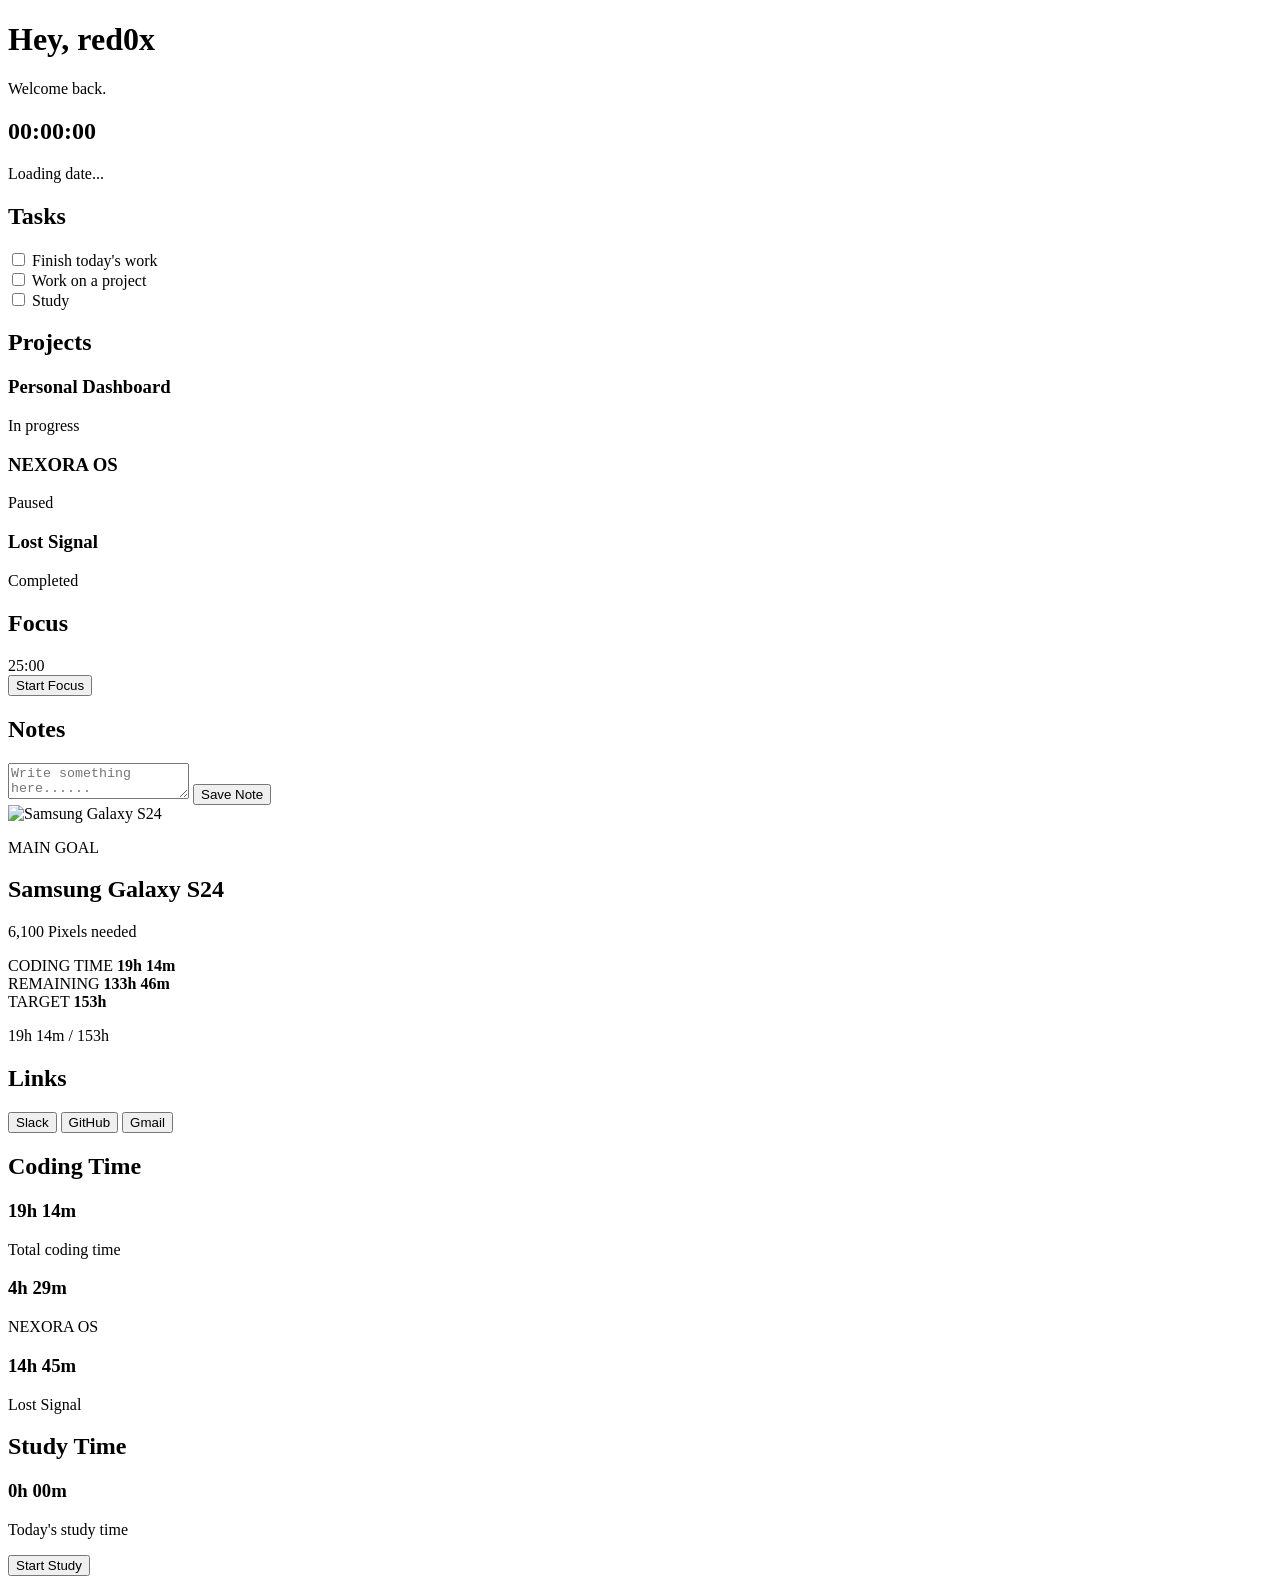
==== index.html @ 32a63024 "Rename Personal Dashboard/index.html to index.html" ====
<!DOCTYPE html>
<html lang="en">
    <head>
        <meta charset="UTF-8">
        <meta name="viewport" content="width=device-width, initial-scale=1.0">

        <title>Personal Dashboard</title>

        <link rel="stylesheet" href="style.css">
    </head>

    <body>

        <div class="dashboard">

            <header>
                <div>
                    <h1>Hey, red0x</h1>
                    <p>Welcome back.</p>
                </div>

                <div class="time">
                    <h2 id="clock">00:00:00</h2>
                    <p id="date">Loading date...</p>
                </div>
            </header>


            <main>

                <!-- tasks -->
                <section class="card tasks">
                    <h2>Tasks</h2>

                    <div class="task">
                        <input type="checkbox" id="task1">
                        <label for="task1">Finish today's work</label>
                    </div>

                    <div class="task">
                        <input type="checkbox" id="task2">
                        <label for="task2">Work on a project</label>
                    </div>

                    <div class="task">
                        <input type="checkbox" id="task3">
                        <label for="task3">Study</label>
                    </div>
                </section>


                <!-- projects -->
                <section class="card projects">
                    <h2>Projects</h2>

                    <div class="project">
                        <h3>Personal Dashboard</h3>
                        <p>In progress</p>

                        <div class="progress">
                            <div class="progress-bar green"></div>
                        </div>
                    </div>

                    <div class="project">
                        <h3>NEXORA OS</h3>
                        <p>Paused</p>

                        <div class="progress">
                            <div class="progress-bar purple"></div>
                        </div>
                    </div>

                    <div class="project">
                        <h3>Lost Signal</h3>
                        <p>Completed</p>

                        <div class="progress">
                            <div class="progress-bar blue"></div>
                        </div>
                    </div>
                </section>


                <!-- focus -->
                <section class="card focus">
                    <h2>Focus</h2>

                    <div class="timer">
                        <span id="timer">25:00</span>
                    </div>

                    <button id="startTimer">Start Focus</button>
                </section>


                <!-- notes -->
                <section class="card notes">
                    <h2>Notes</h2>

                    <textarea
                        id="noteText"
                        placeholder="Write something here......"
                    ></textarea>

                    <button id="saveNote">Save Note</button>
                </section>


                <!-- main goal -->
                <section class="card main-goal">
                    <div class="goal-image">
                        <img src="images/target.png" alt="Samsung Galaxy S24">
                    </div>

                    <div class="goal-info">
                        <p class="goal-label">MAIN GOAL</p>

                        <h2>Samsung Galaxy S24</h2>

                        <p class="goal-pixels">6,100 Pixels needed</p>

                        <div class="goal-hours">
                            <div>
                                <span>CODING TIME</span>
                                <strong>19h 14m</strong>
                            </div>

                            <div>
                                <span>REMAINING</span>
                                <strong>133h 46m</strong>
                            </div>

                            <div>
                                <span>TARGET</span>
                                <strong>153h</strong>
                            </div>
                        </div>

                        <div class="goal-progress">
                            <div class="goal-progress-bar"></div>
                        </div>

                        <p class="goal-small">19h 14m / 153h</p>
                    </div>
                </section>


                <!-- links -->
                <section class="card links">
                    <h2>Links</h2>

                    <div class="links-list">

                        <button onclick="window.open('https://hackclub.enterprise.slack.com/team/U0AL0QME340', '_blank')">
                            Slack
                        </button>

                        <button onclick="window.open('https://github.com/Red0x-106', '_blank')">
                            GitHub
                        </button>

                        <button onclick="window.location.href='mailto:tushxd05@gmail.com'">
                            Gmail
                        </button>

                    </div>
                </section>


                <!-- coding time -->
                <section class="card coding-time">
                    <h2>Coding Time</h2>

                    <div class="time-box">
                        <h3>19h 14m</h3>
                        <p>Total coding time</p>
                    </div>

                    <div class="time-box">
                        <h3>4h 29m</h3>
                        <p>NEXORA OS</p>
                    </div>

                    <div class="time-box">
                        <h3>14h 45m</h3>
                        <p>Lost Signal</p>
                    </div>

                </section>


                <!-- study time -->
                <section class="card study-time">
                    <h2>Study Time</h2>

                    <div class="study-box">
                        <h3 id="studyHours">0h 00m</h3>
                        <p>Today's study time</p>
                    </div>

                    <button id="starStudy">Start Study</button>
                </section>

            </main>

        </div>

        <script src="script.js"></script>

    </body>
</html>
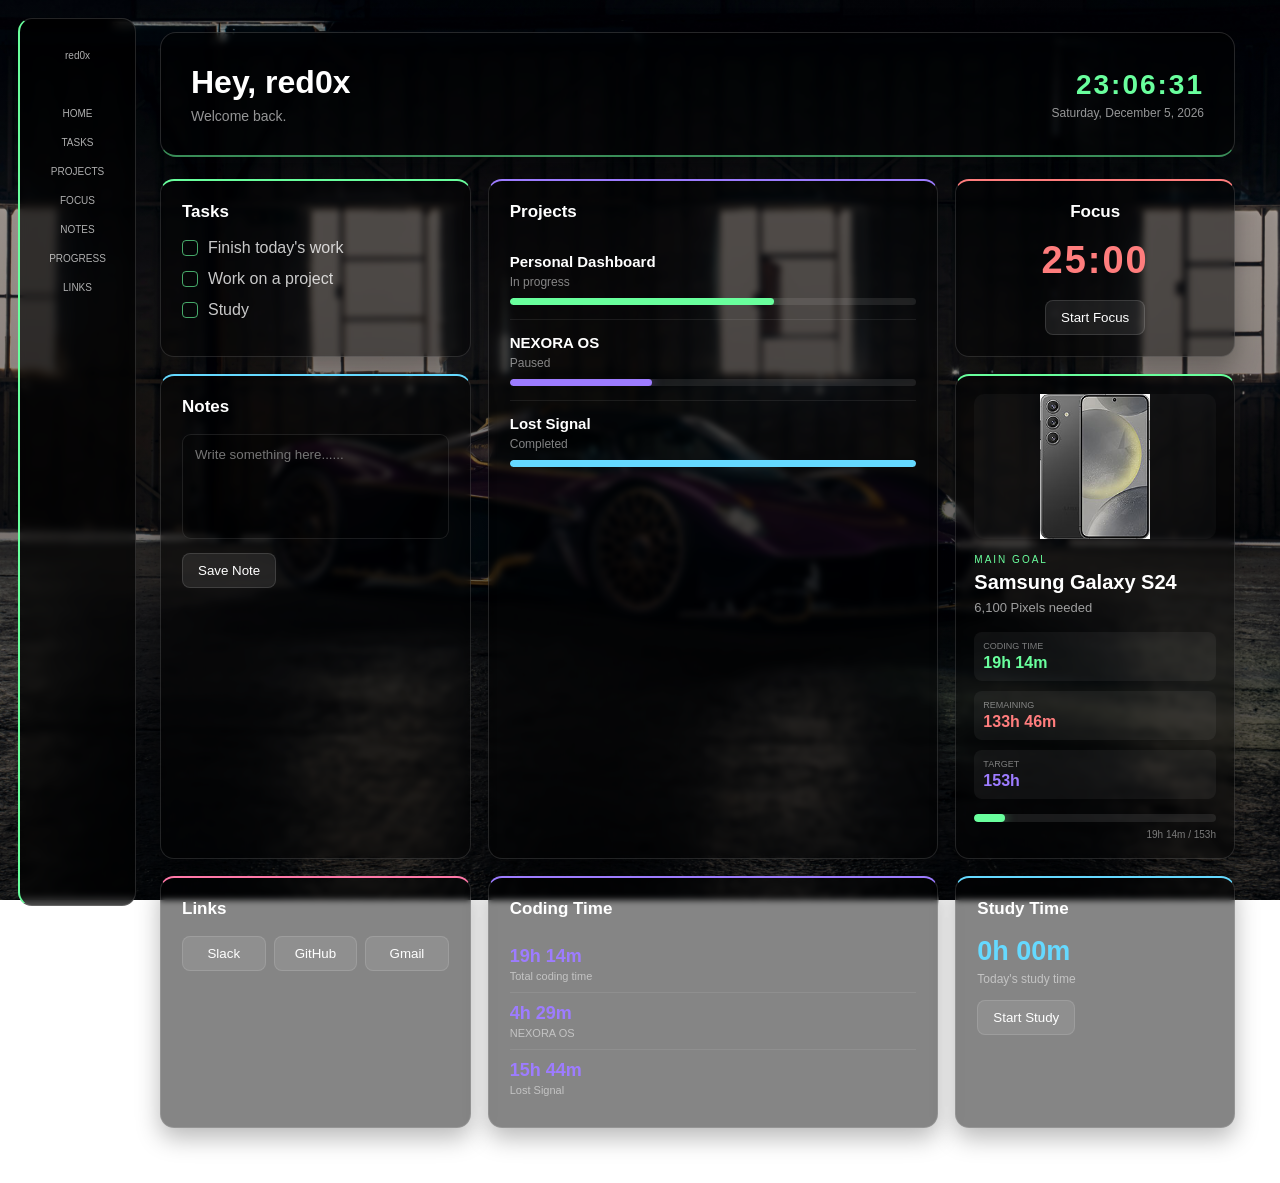
==== commit d74c1c24: "initial dashboard" ====
--- a/index.html
+++ b/index.html
@@ -1,212 +1,212 @@
-<!DOCTYPE html>
-<html lang="en">
-    <head>
-        <meta charset="UTF-8">
-        <meta name="viewport" content="width=device-width, initial-scale=1.0">
-
-        <title>Personal Dashboard</title>
-
-        <link rel="stylesheet" href="style.css">
-    </head>
-
-    <body>
-
-        <div class="dashboard">
-
-            <header>
-                <div>
-                    <h1>Hey, red0x</h1>
-                    <p>Welcome back.</p>
-                </div>
-
-                <div class="time">
-                    <h2 id="clock">00:00:00</h2>
-                    <p id="date">Loading date...</p>
-                </div>
-            </header>
-
-
-            <main>
-
-                <!-- tasks -->
-                <section class="card tasks">
-                    <h2>Tasks</h2>
-
-                    <div class="task">
-                        <input type="checkbox" id="task1">
-                        <label for="task1">Finish today's work</label>
-                    </div>
-
-                    <div class="task">
-                        <input type="checkbox" id="task2">
-                        <label for="task2">Work on a project</label>
-                    </div>
-
-                    <div class="task">
-                        <input type="checkbox" id="task3">
-                        <label for="task3">Study</label>
-                    </div>
-                </section>
-
-
-                <!-- projects -->
-                <section class="card projects">
-                    <h2>Projects</h2>
-
-                    <div class="project">
-                        <h3>Personal Dashboard</h3>
-                        <p>In progress</p>
-
-                        <div class="progress">
-                            <div class="progress-bar green"></div>
-                        </div>
-                    </div>
-
-                    <div class="project">
-                        <h3>NEXORA OS</h3>
-                        <p>Paused</p>
-
-                        <div class="progress">
-                            <div class="progress-bar purple"></div>
-                        </div>
-                    </div>
-
-                    <div class="project">
-                        <h3>Lost Signal</h3>
-                        <p>Completed</p>
-
-                        <div class="progress">
-                            <div class="progress-bar blue"></div>
-                        </div>
-                    </div>
-                </section>
-
-
-                <!-- focus -->
-                <section class="card focus">
-                    <h2>Focus</h2>
-
-                    <div class="timer">
-                        <span id="timer">25:00</span>
-                    </div>
-
-                    <button id="startTimer">Start Focus</button>
-                </section>
-
-
-                <!-- notes -->
-                <section class="card notes">
-                    <h2>Notes</h2>
-
-                    <textarea
-                        id="noteText"
-                        placeholder="Write something here......"
-                    ></textarea>
-
-                    <button id="saveNote">Save Note</button>
-                </section>
-
-
-                <!-- main goal -->
-                <section class="card main-goal">
-                    <div class="goal-image">
-                        <img src="images/target.png" alt="Samsung Galaxy S24">
-                    </div>
-
-                    <div class="goal-info">
-                        <p class="goal-label">MAIN GOAL</p>
-
-                        <h2>Samsung Galaxy S24</h2>
-
-                        <p class="goal-pixels">6,100 Pixels needed</p>
-
-                        <div class="goal-hours">
-                            <div>
-                                <span>CODING TIME</span>
-                                <strong>19h 14m</strong>
-                            </div>
-
-                            <div>
-                                <span>REMAINING</span>
-                                <strong>133h 46m</strong>
-                            </div>
-
-                            <div>
-                                <span>TARGET</span>
-                                <strong>153h</strong>
-                            </div>
-                        </div>
-
-                        <div class="goal-progress">
-                            <div class="goal-progress-bar"></div>
-                        </div>
-
-                        <p class="goal-small">19h 14m / 153h</p>
-                    </div>
-                </section>
-
-
-                <!-- links -->
-                <section class="card links">
-                    <h2>Links</h2>
-
-                    <div class="links-list">
-
-                        <button onclick="window.open('https://hackclub.enterprise.slack.com/team/U0AL0QME340', '_blank')">
-                            Slack
-                        </button>
-
-                        <button onclick="window.open('https://github.com/Red0x-106', '_blank')">
-                            GitHub
-                        </button>
-
-                        <button onclick="window.location.href='mailto:tushxd05@gmail.com'">
-                            Gmail
-                        </button>
-
-                    </div>
-                </section>
-
-
-                <!-- coding time -->
-                <section class="card coding-time">
-                    <h2>Coding Time</h2>
-
-                    <div class="time-box">
-                        <h3>19h 14m</h3>
-                        <p>Total coding time</p>
-                    </div>
-
-                    <div class="time-box">
-                        <h3>4h 29m</h3>
-                        <p>NEXORA OS</p>
-                    </div>
-
-                    <div class="time-box">
-                        <h3>14h 45m</h3>
-                        <p>Lost Signal</p>
-                    </div>
-
-                </section>
-
-
-                <!-- study time -->
-                <section class="card study-time">
-                    <h2>Study Time</h2>
-
-                    <div class="study-box">
-                        <h3 id="studyHours">0h 00m</h3>
-                        <p>Today's study time</p>
-                    </div>
-
-                    <button id="starStudy">Start Study</button>
-                </section>
-
-            </main>
-
-        </div>
-
-        <script src="script.js"></script>
-
-    </body>
-</html>
+<!DOCTYPE html>
+<html lang="en">
+    <head>
+        <meta charset="UTF-8">
+        <meta name="viewport" content="width=device-width, initial-scale=1.0">
+
+        <title>Personal Dashboard</title>
+
+        <link rel="stylesheet" href="style.css">
+    </head>
+
+    <body>
+
+        <div class="dashboard">
+
+            <header>
+                <div>
+                    <h1>Hey, red0x</h1>
+                    <p>Welcome back.</p>
+                </div>
+
+                <div class="time">
+                    <h2 id="clock">00:00:00</h2>
+                    <p id="date">Loading date...</p>
+                </div>
+            </header>
+
+
+            <main>
+
+                <!-- tasks -->
+                <section class="card tasks">
+                    <h2>Tasks</h2>
+
+                    <div class="task">
+                        <input type="checkbox" id="task1">
+                        <label for="task1">Finish today's work</label>
+                    </div>
+
+                    <div class="task">
+                        <input type="checkbox" id="task2">
+                        <label for="task2">Work on a project</label>
+                    </div>
+
+                    <div class="task">
+                        <input type="checkbox" id="task3">
+                        <label for="task3">Study</label>
+                    </div>
+                </section>
+
+
+                <!-- projects -->
+                <section class="card projects">
+                    <h2>Projects</h2>
+
+                    <div class="project">
+                        <h3>Personal Dashboard</h3>
+                        <p>In progress</p>
+
+                        <div class="progress">
+                            <div class="progress-bar green"></div>
+                        </div>
+                    </div>
+
+                    <div class="project">
+                        <h3>NEXORA OS</h3>
+                        <p>Paused</p>
+
+                        <div class="progress">
+                            <div class="progress-bar purple"></div>
+                        </div>
+                    </div>
+
+                    <div class="project">
+                        <h3>Lost Signal</h3>
+                        <p>Completed</p>
+
+                        <div class="progress">
+                            <div class="progress-bar blue"></div>
+                        </div>
+                    </div>
+                </section>
+
+
+                <!-- focus -->
+                <section class="card focus">
+                    <h2>Focus</h2>
+
+                    <div class="timer">
+                        <span id="timer">25:00</span>
+                    </div>
+
+                    <button id="startTimer">Start Focus</button>
+                </section>
+
+
+                <!-- notes -->
+                <section class="card notes">
+                    <h2>Notes</h2>
+
+                    <textarea
+                        id="noteText"
+                        placeholder="Write something here......"
+                    ></textarea>
+
+                    <button id="saveNote">Save Note</button>
+                </section>
+
+
+                <!-- main goal -->
+                <section class="card main-goal">
+                    <div class="goal-image">
+                        <img src="images/target.png" alt="Samsung Galaxy S24">
+                    </div>
+
+                    <div class="goal-info">
+                        <p class="goal-label">MAIN GOAL</p>
+
+                        <h2>Samsung Galaxy S24</h2>
+
+                        <p class="goal-pixels">6,100 Pixels needed</p>
+
+                        <div class="goal-hours">
+                            <div>
+                                <span>CODING TIME</span>
+                                <strong>19h 14m</strong>
+                            </div>
+
+                            <div>
+                                <span>REMAINING</span>
+                                <strong>133h 46m</strong>
+                            </div>
+
+                            <div>
+                                <span>TARGET</span>
+                                <strong>153h</strong>
+                            </div>
+                        </div>
+
+                        <div class="goal-progress">
+                            <div class="goal-progress-bar"></div>
+                        </div>
+
+                        <p class="goal-small">19h 14m / 153h</p>
+                    </div>
+                </section>
+
+
+                <!-- links -->
+                <section class="card links">
+                    <h2>Links</h2>
+
+                    <div class="links-list">
+
+                        <button onclick="window.open('https://hackclub.enterprise.slack.com/team/U0AL0QME340', '_blank')">
+                            Slack
+                        </button>
+
+                        <button onclick="window.open('https://github.com/Red0x-106', '_blank')">
+                            GitHub
+                        </button>
+
+                        <button onclick="window.location.href='mailto:tushxd05@gmail.com'">
+                            Gmail
+                        </button>
+
+                    </div>
+                </section>
+
+
+                <!-- coding time -->
+                <section class="card coding-time">
+                    <h2>Coding Time</h2>
+
+                    <div class="time-box">
+                        <h3>19h 14m</h3>
+                        <p>Total coding time</p>
+                    </div>
+
+                    <div class="time-box">
+                        <h3>4h 29m</h3>
+                        <p>NEXORA OS</p>
+                    </div>
+
+                    <div class="time-box">
+                        <h3>14h 45m</h3>
+                        <p>Lost Signal</p>
+                    </div>
+
+                </section>
+
+
+                <!-- study time -->
+                <section class="card study-time">
+                    <h2>Study Time</h2>
+
+                    <div class="study-box">
+                        <h3 id="studyHours">0h 00m</h3>
+                        <p>Today's study time</p>
+                    </div>
+
+                    <button id="starStudy">Start Study</button>
+                </section>
+
+            </main>
+
+        </div>
+
+        <script src="script.js"></script>
+
+    </body>
+</html>
--- a/style.css
+++ b/style.css
@@ -0,0 +1,727 @@
+* {
+    margin: 0;
+    padding: 0;
+    box-sizing: border-box;
+}
+
+body {
+    min-height: 100vh;
+
+    font-family: Arial, sans-serif;
+
+    color: white;
+
+    background:
+        linear-gradient(
+            rgba(0, 0, 0, 0.20),
+            rgba(0, 0, 0, 0.72)
+        ),
+        url("images/wallpaper.png");
+
+    background-size: cover;
+    background-position: center;
+    background-attachment: fixed;
+}
+
+
+/* main page */
+
+.dashboard {
+    min-height: 100vh;
+
+    padding: 32px 45px 55px 160px;
+}
+
+
+/* left side */
+
+body::before {
+    content: "red0x\A\A HOME\A TASKS\A PROJECTS\A FOCUS\A NOTES\A PROGRESS\A LINKS";
+
+    white-space: pre;
+
+    position: fixed;
+
+    left: 18px;
+    top: 18px;
+
+    width: 115px;
+    height: calc(100vh - 36px);
+
+    padding-top: 22px;
+
+    background: rgba(0, 0, 0, 0.68);
+
+    border: 1px solid rgba(255, 255, 255, 0.14);
+    border-left: 2px solid #69ff9d;
+
+    border-radius: 14px;
+
+    color: rgba(255, 255, 255, 0.68);
+
+    font-size: 10px;
+    line-height: 2.9;
+
+    text-align: center;
+
+    backdrop-filter: blur(4px);
+
+    z-index: 10;
+}
+
+
+/* header */
+
+header {
+    min-height: 125px;
+
+    display: flex;
+
+    justify-content: space-between;
+    align-items: center;
+
+    padding: 25px 30px;
+
+    background: rgba(0, 0, 0, 0.48);
+
+    border: 1px solid rgba(255, 255, 255, 0.15);
+
+    border-bottom: 2px solid rgba(105, 255, 157, 0.55);
+
+    border-radius: 16px;
+
+    box-shadow:
+        0 15px 35px rgba(0, 0, 0, 0.35);
+
+    backdrop-filter: blur(3px);
+}
+
+header h1 {
+    font-size: 32px;
+
+    margin-bottom: 7px;
+}
+
+header p {
+    font-size: 14px;
+
+    color: rgba(255, 255, 255, 0.58);
+}
+
+.time {
+    text-align: right;
+}
+
+.time h2 {
+    font-size: 28px;
+
+    color: #69ff9d;
+
+    letter-spacing: 2px;
+}
+
+.time p {
+    margin-top: 5px;
+
+    font-size: 12px;
+}
+
+
+/* content */
+
+main {
+    margin-top: 22px;
+
+    display: grid;
+
+    grid-template-columns: 1fr 1.45fr 0.9fr;
+
+    grid-template-areas:
+        "tasks projects focus"
+        "notes projects main-goal"
+        "links coding study";
+
+    gap: 17px;
+}
+
+
+/* cards */
+
+.card {
+    position: relative;
+
+    padding: 21px;
+
+    background: rgba(0, 0, 0, 0.48);
+
+    border: 1px solid rgba(255, 255, 255, 0.13);
+
+    border-radius: 14px;
+
+    backdrop-filter: blur(3px);
+
+    box-shadow:
+        0 10px 25px rgba(0, 0, 0, 0.28);
+
+    overflow: hidden;
+
+    transition: 0.2s;
+}
+
+.card:hover {
+    transform: translateY(-3px);
+
+    background: rgba(0, 0, 0, 0.60);
+
+    border-color: rgba(255, 255, 255, 0.23);
+}
+
+.card h2 {
+    font-size: 17px;
+
+    margin-bottom: 17px;
+}
+
+
+/* section colors */
+
+.tasks {
+    grid-area: tasks;
+
+    border-top: 2px solid #69ff9d;
+}
+
+.projects {
+    grid-area: projects;
+
+    border-top: 2px solid #9d7cff;
+}
+
+.focus {
+    grid-area: focus;
+
+    border-top: 2px solid #ff7d7d;
+}
+
+.notes {
+    grid-area: notes;
+
+    border-top: 2px solid #65d9ff;
+}
+
+.main-goal {
+    grid-area: main-goal;
+
+    border-top: 2px solid #69ff9d;
+
+    padding: 18px;
+}
+
+.links {
+    grid-area: links;
+
+    border-top: 2px solid #ff78a8;
+}
+
+.coding-time {
+    grid-area: coding;
+
+    border-top: 2px solid #9d7cff;
+}
+
+.study-time {
+    grid-area: study;
+
+    border-top: 2px solid #65d9ff;
+}
+
+
+/* tasks */
+
+.task {
+    display: flex;
+
+    align-items: center;
+
+    gap: 10px;
+
+    margin: 13px 0;
+
+    color: rgba(255, 255, 255, 0.78);
+}
+
+.task input {
+    appearance: none;
+
+    width: 16px;
+    height: 16px;
+
+    border: 1px solid rgba(105, 255, 157, 0.65);
+
+    border-radius: 4px;
+
+    cursor: pointer;
+}
+
+.task input:checked {
+    background: #69ff9d;
+
+    box-shadow:
+        0 0 9px rgba(105, 255, 157, 0.45);
+}
+
+.task input:checked + label {
+    text-decoration: line-through;
+
+    opacity: 0.4;
+}
+
+
+/* projects */
+
+.project {
+    padding: 14px 0;
+}
+
+.project + .project {
+    border-top: 1px solid rgba(255, 255, 255, 0.08);
+}
+
+.project h3 {
+    font-size: 15px;
+
+    margin-bottom: 5px;
+}
+
+.project p {
+    font-size: 12px;
+
+    color: rgba(255, 255, 255, 0.50);
+
+    margin-bottom: 9px;
+}
+
+
+/* project progress bars */
+
+.progress {
+    width: 100%;
+    height: 7px;
+
+    background: rgba(255, 255, 255, 0.09);
+
+    border-radius: 20px;
+
+    overflow: hidden;
+}
+
+.progress-bar {
+    height: 100%;
+
+    border-radius: 20px;
+
+    transform-origin: left;
+
+    animation: fill 1.5s ease-out;
+}
+
+.green {
+    width: 65%;
+
+    background: #69ff9d;
+
+    box-shadow:
+        0 0 12px rgba(105, 255, 157, 0.6);
+}
+
+.purple {
+    width: 35%;
+
+    background: #9d7cff;
+
+    box-shadow:
+        0 0 12px rgba(157, 124, 255, 0.5);
+}
+
+.blue {
+    width: 100%;
+
+    background: #65d9ff;
+
+    box-shadow:
+        0 0 12px rgba(101, 217, 255, 0.5);
+}
+
+@keyframes fill {
+    from {
+        transform: scaleX(0);
+    }
+
+    to {
+        transform: scaleX(1);
+    }
+}
+
+
+/* focus */
+
+.focus {
+    text-align: center;
+}
+
+.focus div {
+    margin: 10px 0 18px;
+}
+
+#timer {
+    display: block;
+
+    font-size: 38px;
+
+    font-weight: bold;
+
+    color: #ff7d7d;
+
+    letter-spacing: 2px;
+}
+
+
+/* main goal */
+
+.main-goal {
+    display: flex;
+
+    flex-direction: column;
+
+    justify-content: space-between;
+}
+
+.goal-image {
+    width: 100%;
+    height: 145px;
+
+    display: flex;
+
+    align-items: center;
+    justify-content: center;
+
+    margin-bottom: 15px;
+
+    background: rgba(255, 255, 255, 0.03);
+
+    border-radius: 10px;
+
+    overflow: hidden;
+}
+
+.goal-image img {
+    width: 100%;
+    height: 100%;
+
+    object-fit: contain;
+}
+
+.goal-label {
+    font-size: 10px;
+
+    letter-spacing: 2px;
+
+    color: #69ff9d;
+
+    margin-bottom: 6px;
+}
+
+.goal-info h2 {
+    font-size: 20px;
+
+    margin-bottom: 6px;
+}
+
+.goal-pixels {
+    font-size: 13px;
+
+    color: rgba(255, 255, 255, 0.60);
+
+    margin-bottom: 17px;
+}
+
+.goal-hours {
+    display: grid;
+
+    grid-template-columns: 1fr;
+
+    gap: 10px;
+}
+
+.goal-hours div {
+    padding: 9px;
+
+    background: rgba(255, 255, 255, 0.05);
+
+    border-radius: 8px;
+}
+
+.goal-hours span {
+    display: block;
+
+    font-size: 9px;
+
+    color: rgba(255, 255, 255, 0.45);
+
+    margin-bottom: 3px;
+}
+
+.goal-hours strong {
+    font-size: 16px;
+}
+
+.goal-hours div:first-child strong {
+    color: #69ff9d;
+}
+
+.goal-hours div:nth-child(2) strong {
+    color: #ff7d7d;
+}
+
+.goal-hours div:nth-child(3) strong {
+    color: #9d7cff;
+}
+
+.goal-progress {
+    width: 100%;
+    height: 8px;
+
+    margin-top: 15px;
+
+    background: rgba(255, 255, 255, 0.09);
+
+    border-radius: 20px;
+
+    overflow: hidden;
+}
+
+.goal-progress-bar {
+    width: 12.56%;
+    height: 100%;
+
+    background: #69ff9d;
+
+    border-radius: 20px;
+
+    box-shadow:
+        0 0 12px rgba(105, 255, 157, 0.55);
+}
+
+.goal-small {
+    margin-top: 7px;
+
+    font-size: 10px;
+
+    text-align: right;
+
+    color: rgba(255, 255, 255, 0.45);
+}
+
+
+/* buttons */
+
+button {
+    padding: 9px 15px;
+
+    border: 1px solid rgba(255, 255, 255, 0.13);
+
+    border-radius: 8px;
+
+    background: rgba(255, 255, 255, 0.08);
+
+    color: white;
+
+    cursor: pointer;
+
+    transition: 0.2s;
+}
+
+button:hover {
+    background: rgba(105, 255, 157, 0.15);
+
+    border-color: rgba(105, 255, 157, 0.4);
+
+    transform: translateY(-2px);
+}
+
+
+/* notes */
+
+.notes textarea {
+    width: 100%;
+    height: 105px;
+
+    padding: 12px;
+
+    resize: none;
+
+    outline: none;
+
+    border: 1px solid rgba(255, 255, 255, 0.10);
+
+    border-radius: 9px;
+
+    background: rgba(0, 0, 0, 0.32);
+
+    color: white;
+
+    font-family: Arial, sans-serif;
+}
+
+.notes textarea:focus {
+    border-color: rgba(101, 217, 255, 0.45);
+}
+
+.notes button {
+    margin-top: 10px;
+}
+
+
+/* links */
+
+.links-list {
+    display: flex;
+
+    flex-wrap: wrap;
+
+    gap: 8px;
+}
+
+.links-list button {
+    flex: 1;
+}
+
+
+/* coding time */
+
+.time-box {
+    padding: 10px 0;
+}
+
+.time-box + .time-box {
+    border-top: 1px solid rgba(255, 255, 255, 0.08);
+}
+
+.time-box h3 {
+    font-size: 18px;
+
+    color: #9d7cff;
+}
+
+.time-box p {
+    margin-top: 3px;
+
+    font-size: 11px;
+
+    color: rgba(255, 255, 255, 0.50);
+}
+
+
+/* study time */
+
+.study-box {
+    margin-bottom: 14px;
+}
+
+.study-box h3 {
+    font-size: 27px;
+
+    color: #65d9ff;
+}
+
+.study-box p {
+    margin-top: 5px;
+
+    font-size: 12px;
+
+    color: rgba(255, 255, 255, 0.50);
+}
+
+
+/* scrollbar */
+
+::-webkit-scrollbar {
+    width: 7px;
+}
+
+::-webkit-scrollbar-track {
+    background: rgba(0, 0, 0, 0.35);
+}
+
+::-webkit-scrollbar-thumb {
+    background: rgba(105, 255, 157, 0.45);
+
+    border-radius: 10px;
+}
+
+
+/* tablet */
+
+@media (max-width: 1000px) {
+
+    .dashboard {
+        padding-left: 35px;
+    }
+
+    body::before {
+        display: none;
+    }
+
+    main {
+        grid-template-columns: 1fr 1fr;
+
+        grid-template-areas:
+            "tasks projects"
+            "focus projects"
+            "notes main-goal"
+            "links coding"
+            "study study";
+    }
+}
+
+
+/* phone */
+
+@media (max-width: 650px) {
+
+    .dashboard {
+        padding: 18px;
+    }
+
+    header {
+        align-items: flex-start;
+
+        gap: 20px;
+    }
+
+    header h1 {
+        font-size: 25px;
+    }
+
+    .time h2 {
+        font-size: 21px;
+    }
+
+    main {
+        grid-template-columns: 1fr;
+
+        grid-template-areas:
+            "tasks"
+            "projects"
+            "focus"
+            "notes"
+            "main-goal"
+            "links"
+            "coding"
+            "study";
+    }
+
+    .goal-image {
+        height: 180px;
+    }
+}
